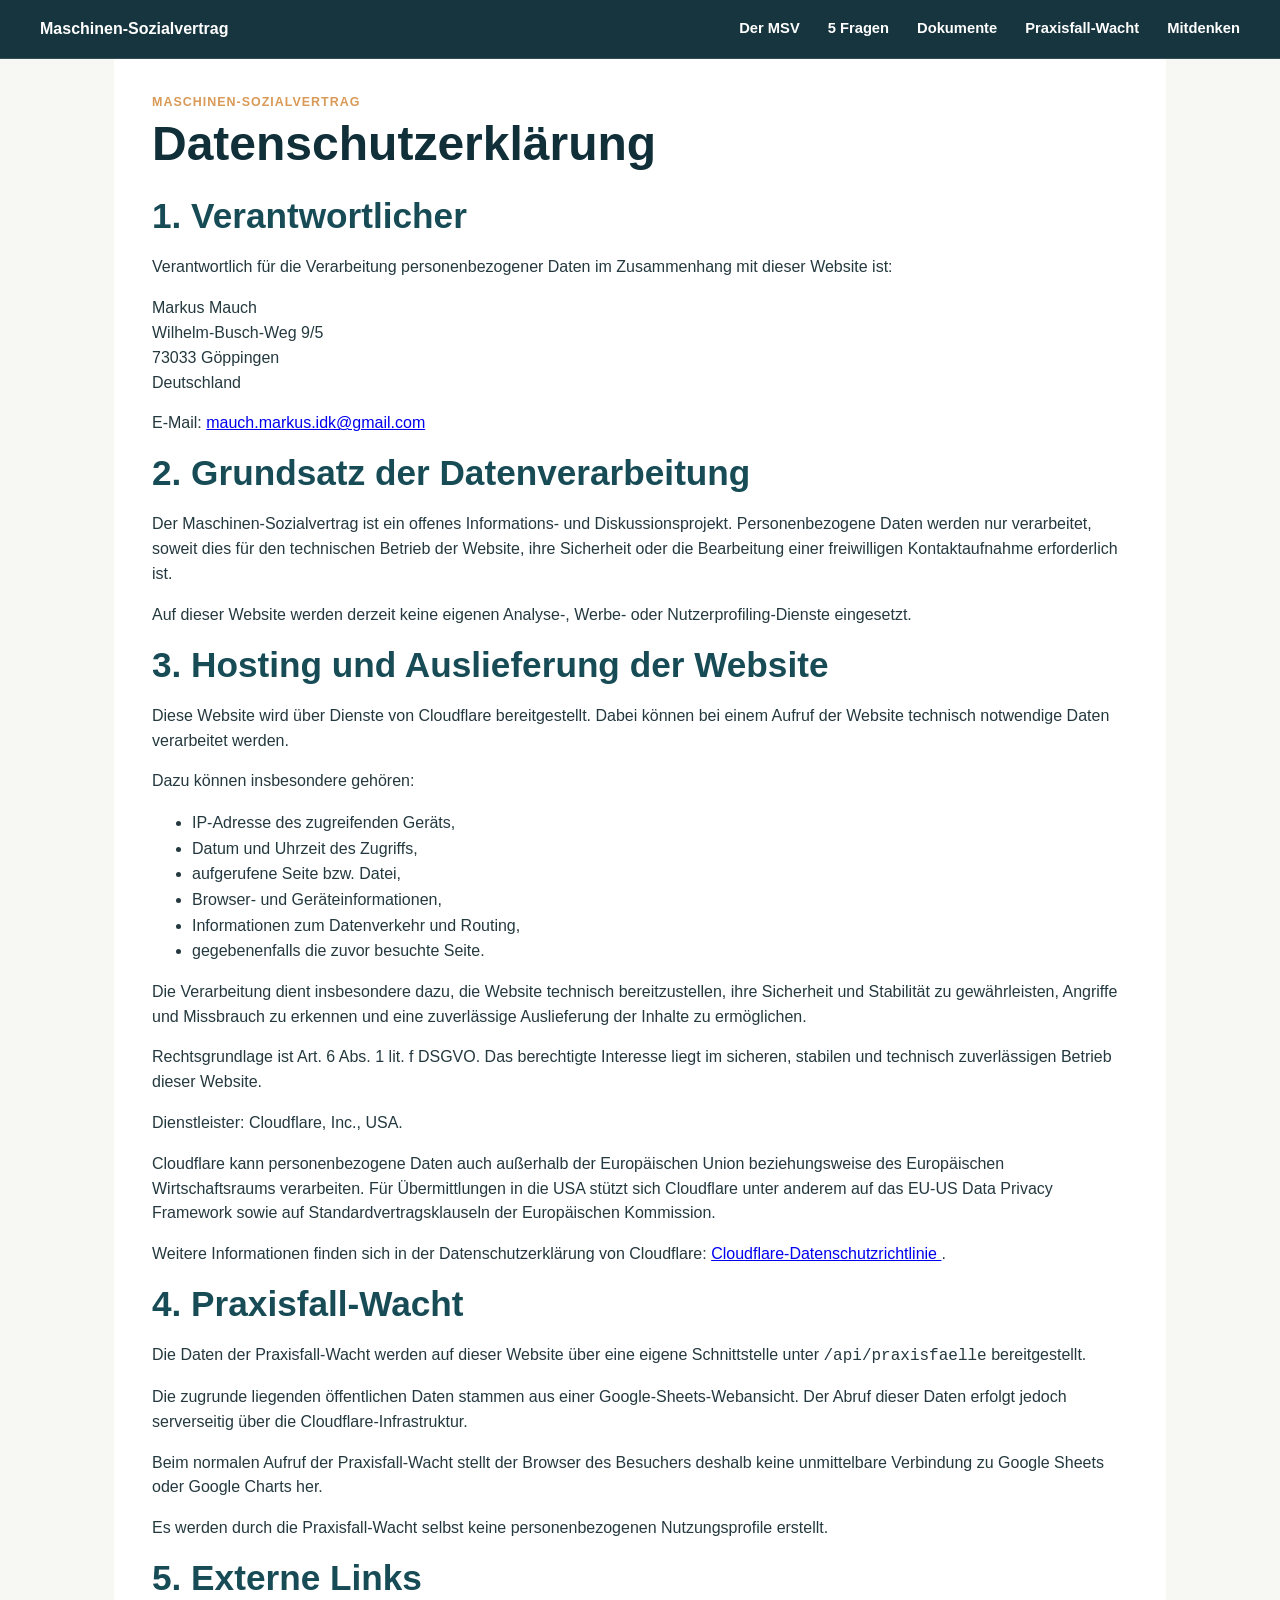
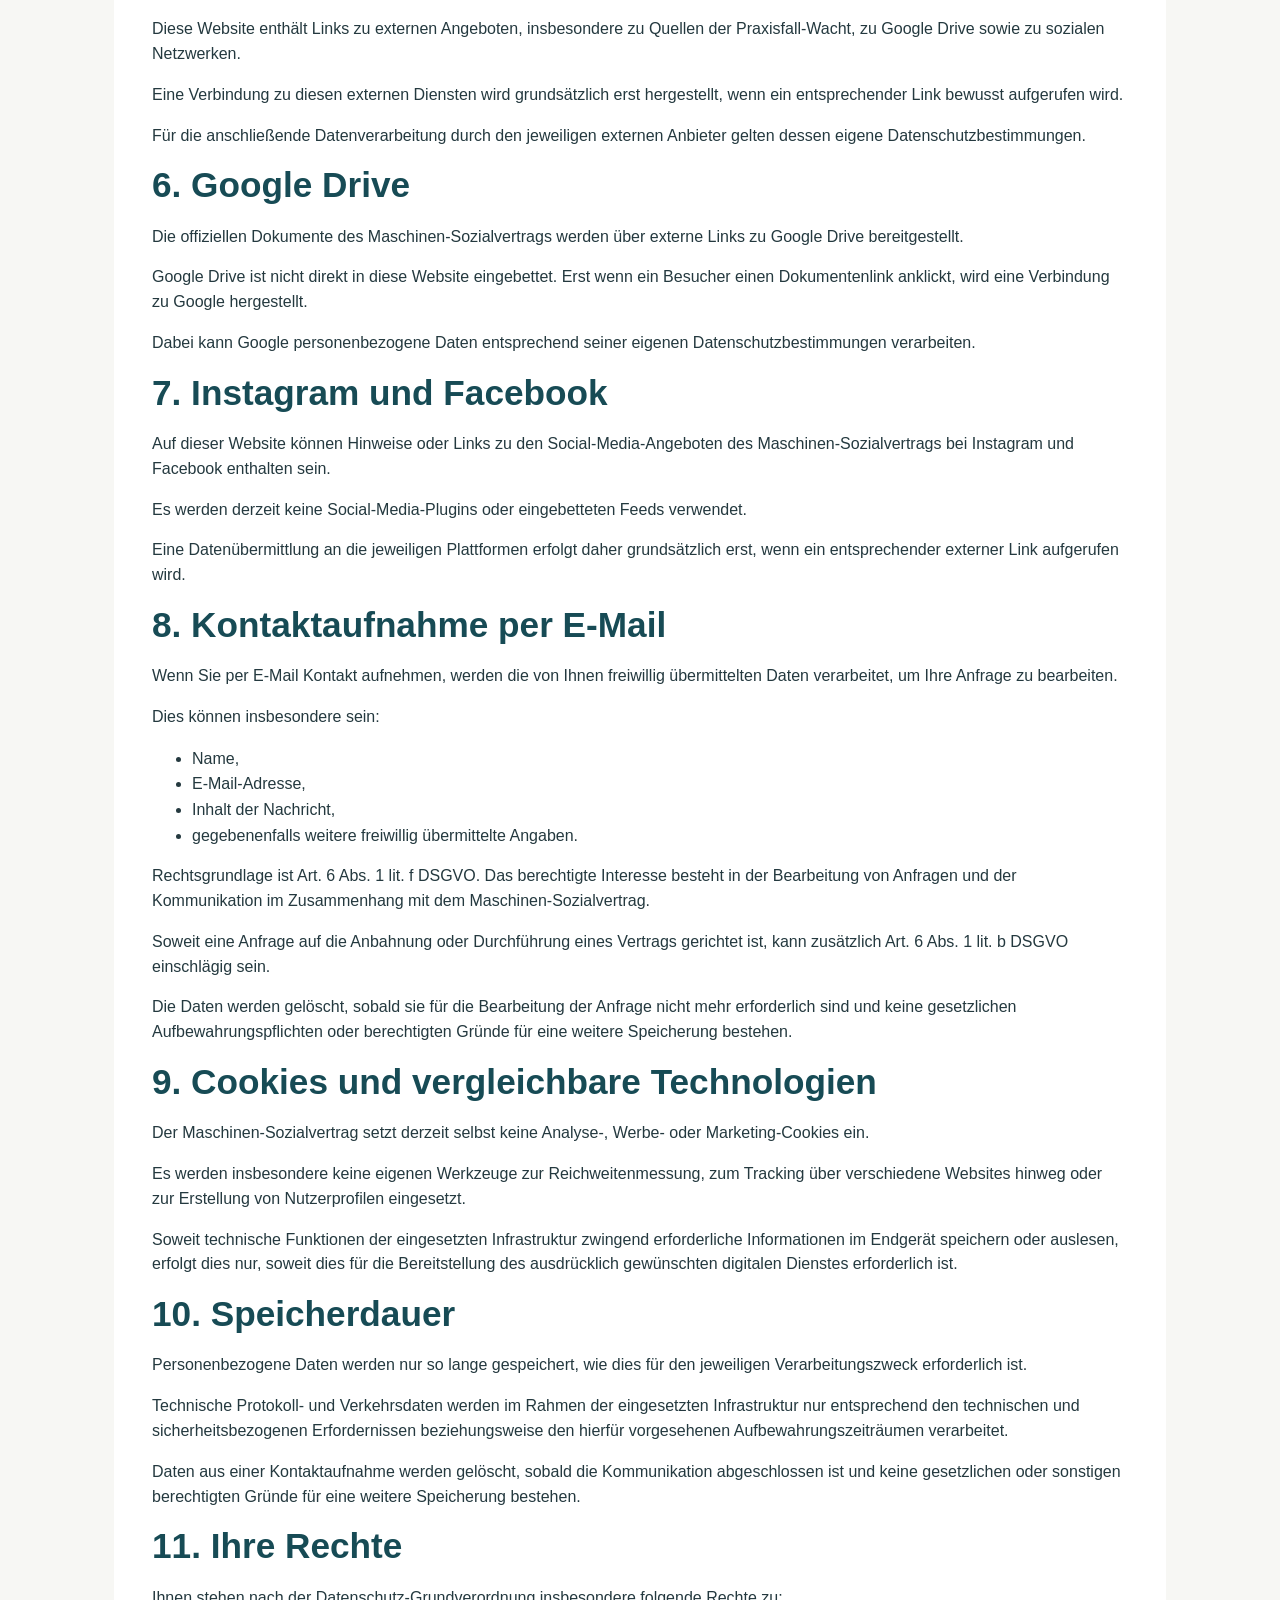
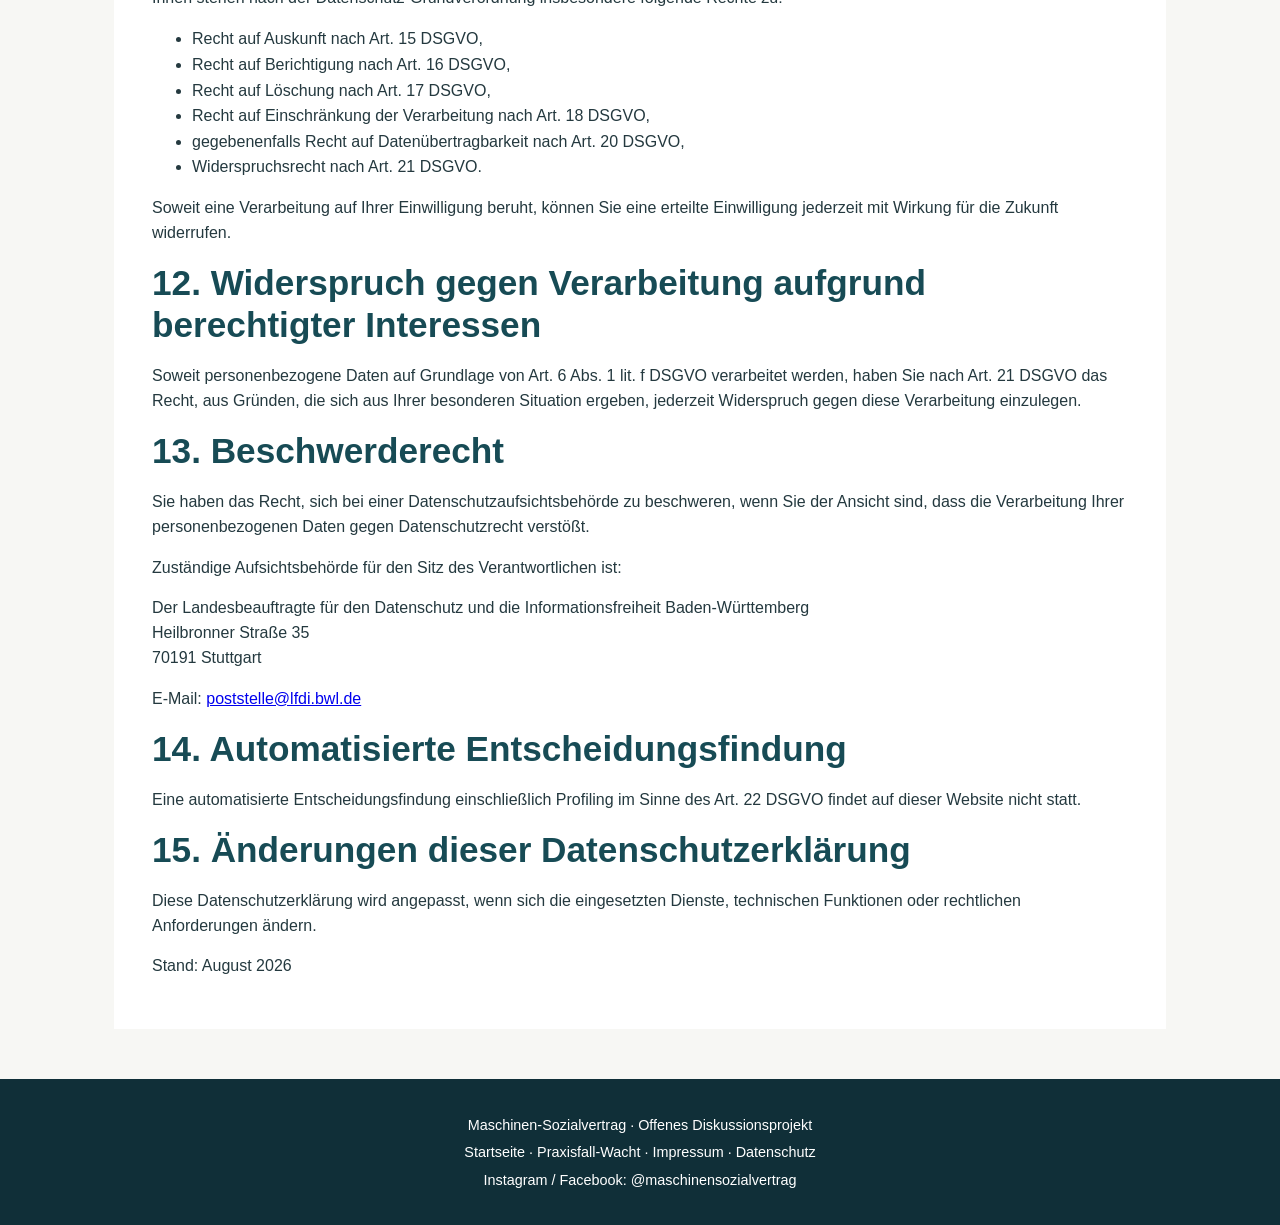
==== datenschutz.html @ 58c34373 "Create datenschutz.html" ====
<!DOCTYPE html>
<html lang="de">

<head>
  <meta charset="UTF-8">

  <meta
    name="viewport"
    content="width=device-width, initial-scale=1.0"
  >

  <title>Datenschutz | Maschinen-Sozialvertrag</title>

  <meta
    name="description"
    content="Datenschutzerklärung des Maschinen-Sozialvertrags."
  >

  <link rel="stylesheet" href="styles.css">
</head>


<body>

  <!-- =========================
       NAVIGATION
       ========================= -->

  <nav class="site-nav">

    <div class="nav-inner">

      <a
        class="nav-brand"
        href="index.html#top"
      >
        Maschinen-Sozialvertrag
      </a>


      <div class="nav-links">

        <a href="index.html#msv">
          Der MSV
        </a>

        <a href="index.html#fragen">
          5 Fragen
        </a>

        <a href="index.html#dokumente">
          Dokumente
        </a>

        <a href="praxisfall-wacht.html">
          Praxisfall-Wacht
        </a>

        <a href="index.html#mitdenken">
          Mitdenken
        </a>

      </div>

    </div>

  </nav>


  <!-- =========================
       HAUPTINHALT
       ========================= -->

  <main>

    <section>

      <p class="section-kicker">
        MASCHINEN-SOZIALVERTRAG
      </p>

      <h1>
        Datenschutzerklärung
      </h1>


      <!-- =====================
           VERANTWORTLICHER
           ===================== -->

      <h2>
        1. Verantwortlicher
      </h2>

      <p>
        Verantwortlich für die Verarbeitung personenbezogener Daten
        im Zusammenhang mit dieser Website ist:
      </p>

      <p>
        Markus Mauch<br>
        Wilhelm-Busch-Weg 9/5<br>
        73033 Göppingen<br>
        Deutschland
      </p>

      <p>
        E-Mail:
        <a href="mailto:mauch.markus.idk@gmail.com">
          mauch.markus.idk@gmail.com
        </a>
      </p>


      <!-- =====================
           ALLGEMEINES
           ===================== -->

      <h2>
        2. Grundsatz der Datenverarbeitung
      </h2>

      <p>
        Der Maschinen-Sozialvertrag ist ein offenes
        Informations- und Diskussionsprojekt.
        Personenbezogene Daten werden nur verarbeitet,
        soweit dies für den technischen Betrieb der Website,
        ihre Sicherheit oder die Bearbeitung einer freiwilligen
        Kontaktaufnahme erforderlich ist.
      </p>

      <p>
        Auf dieser Website werden derzeit keine eigenen
        Analyse-, Werbe- oder Nutzerprofiling-Dienste eingesetzt.
      </p>


      <!-- =====================
           HOSTING
           ===================== -->

      <h2>
        3. Hosting und Auslieferung der Website
      </h2>

      <p>
        Diese Website wird über Dienste von Cloudflare bereitgestellt.
        Dabei können bei einem Aufruf der Website technisch notwendige
        Daten verarbeitet werden.
      </p>

      <p>
        Dazu können insbesondere gehören:
      </p>

      <ul>
        <li>IP-Adresse des zugreifenden Geräts,</li>
        <li>Datum und Uhrzeit des Zugriffs,</li>
        <li>aufgerufene Seite bzw. Datei,</li>
        <li>Browser- und Geräteinformationen,</li>
        <li>Informationen zum Datenverkehr und Routing,</li>
        <li>gegebenenfalls die zuvor besuchte Seite.</li>
      </ul>

      <p>
        Die Verarbeitung dient insbesondere dazu,
        die Website technisch bereitzustellen,
        ihre Sicherheit und Stabilität zu gewährleisten,
        Angriffe und Missbrauch zu erkennen und
        eine zuverlässige Auslieferung der Inhalte zu ermöglichen.
      </p>

      <p>
        Rechtsgrundlage ist Art. 6 Abs. 1 lit. f DSGVO.
        Das berechtigte Interesse liegt im sicheren,
        stabilen und technisch zuverlässigen Betrieb dieser Website.
      </p>

      <p>
        Dienstleister:
        Cloudflare, Inc., USA.
      </p>

      <p>
        Cloudflare kann personenbezogene Daten auch außerhalb
        der Europäischen Union beziehungsweise des Europäischen
        Wirtschaftsraums verarbeiten.
        Für Übermittlungen in die USA stützt sich Cloudflare
        unter anderem auf das EU-US Data Privacy Framework
        sowie auf Standardvertragsklauseln der Europäischen Kommission.
      </p>

      <p>
        Weitere Informationen finden sich in der
        Datenschutzerklärung von Cloudflare:
        <a
          href="https://www.cloudflare.com/de-de/privacypolicy/"
          target="_blank"
          rel="noopener noreferrer"
        >
          Cloudflare-Datenschutzrichtlinie
        </a>.
      </p>


      <!-- =====================
           PRAXISFALL-WACHT
           ===================== -->

      <h2>
        4. Praxisfall-Wacht
      </h2>

      <p>
        Die Daten der Praxisfall-Wacht werden auf dieser Website
        über eine eigene Schnittstelle unter
        <code>/api/praxisfaelle</code> bereitgestellt.
      </p>

      <p>
        Die zugrunde liegenden öffentlichen Daten stammen aus
        einer Google-Sheets-Webansicht.
        Der Abruf dieser Daten erfolgt jedoch serverseitig
        über die Cloudflare-Infrastruktur.
      </p>

      <p>
        Beim normalen Aufruf der Praxisfall-Wacht stellt der
        Browser des Besuchers deshalb keine unmittelbare Verbindung
        zu Google Sheets oder Google Charts her.
      </p>

      <p>
        Es werden durch die Praxisfall-Wacht selbst keine
        personenbezogenen Nutzungsprofile erstellt.
      </p>


      <!-- =====================
           EXTERNE LINKS
           ===================== -->

      <h2>
        5. Externe Links
      </h2>

      <p>
        Diese Website enthält Links zu externen Angeboten,
        insbesondere zu Quellen der Praxisfall-Wacht,
        zu Google Drive sowie zu sozialen Netzwerken.
      </p>

      <p>
        Eine Verbindung zu diesen externen Diensten wird grundsätzlich
        erst hergestellt, wenn ein entsprechender Link bewusst
        aufgerufen wird.
      </p>

      <p>
        Für die anschließende Datenverarbeitung durch den jeweiligen
        externen Anbieter gelten dessen eigene Datenschutzbestimmungen.
      </p>


      <!-- =====================
           GOOGLE DRIVE
           ===================== -->

      <h2>
        6. Google Drive
      </h2>

      <p>
        Die offiziellen Dokumente des Maschinen-Sozialvertrags
        werden über externe Links zu Google Drive bereitgestellt.
      </p>

      <p>
        Google Drive ist nicht direkt in diese Website eingebettet.
        Erst wenn ein Besucher einen Dokumentenlink anklickt,
        wird eine Verbindung zu Google hergestellt.
      </p>

      <p>
        Dabei kann Google personenbezogene Daten entsprechend
        seiner eigenen Datenschutzbestimmungen verarbeiten.
      </p>


      <!-- =====================
           SOCIAL MEDIA
           ===================== -->

      <h2>
        7. Instagram und Facebook
      </h2>

      <p>
        Auf dieser Website können Hinweise oder Links zu den
        Social-Media-Angeboten des Maschinen-Sozialvertrags
        bei Instagram und Facebook enthalten sein.
      </p>

      <p>
        Es werden derzeit keine Social-Media-Plugins oder
        eingebetteten Feeds verwendet.
      </p>

      <p>
        Eine Datenübermittlung an die jeweiligen Plattformen
        erfolgt daher grundsätzlich erst, wenn ein entsprechender
        externer Link aufgerufen wird.
      </p>


      <!-- =====================
           E-MAIL
           ===================== -->

      <h2>
        8. Kontaktaufnahme per E-Mail
      </h2>

      <p>
        Wenn Sie per E-Mail Kontakt aufnehmen,
        werden die von Ihnen freiwillig übermittelten Daten
        verarbeitet, um Ihre Anfrage zu bearbeiten.
      </p>

      <p>
        Dies können insbesondere sein:
      </p>

      <ul>
        <li>Name,</li>
        <li>E-Mail-Adresse,</li>
        <li>Inhalt der Nachricht,</li>
        <li>gegebenenfalls weitere freiwillig übermittelte Angaben.</li>
      </ul>

      <p>
        Rechtsgrundlage ist Art. 6 Abs. 1 lit. f DSGVO.
        Das berechtigte Interesse besteht in der Bearbeitung
        von Anfragen und der Kommunikation im Zusammenhang
        mit dem Maschinen-Sozialvertrag.
      </p>

      <p>
        Soweit eine Anfrage auf die Anbahnung oder Durchführung
        eines Vertrags gerichtet ist, kann zusätzlich
        Art. 6 Abs. 1 lit. b DSGVO einschlägig sein.
      </p>

      <p>
        Die Daten werden gelöscht, sobald sie für die Bearbeitung
        der Anfrage nicht mehr erforderlich sind und keine
        gesetzlichen Aufbewahrungspflichten oder berechtigten
        Gründe für eine weitere Speicherung bestehen.
      </p>


      <!-- =====================
           COOKIES
           ===================== -->

      <h2>
        9. Cookies und vergleichbare Technologien
      </h2>

      <p>
        Der Maschinen-Sozialvertrag setzt derzeit selbst keine
        Analyse-, Werbe- oder Marketing-Cookies ein.
      </p>

      <p>
        Es werden insbesondere keine eigenen Werkzeuge zur
        Reichweitenmessung, zum Tracking über verschiedene Websites
        hinweg oder zur Erstellung von Nutzerprofilen eingesetzt.
      </p>

      <p>
        Soweit technische Funktionen der eingesetzten
        Infrastruktur zwingend erforderliche Informationen
        im Endgerät speichern oder auslesen, erfolgt dies nur,
        soweit dies für die Bereitstellung des ausdrücklich
        gewünschten digitalen Dienstes erforderlich ist.
      </p>


      <!-- =====================
           SPEICHERDAUER
           ===================== -->

      <h2>
        10. Speicherdauer
      </h2>

      <p>
        Personenbezogene Daten werden nur so lange gespeichert,
        wie dies für den jeweiligen Verarbeitungszweck erforderlich ist.
      </p>

      <p>
        Technische Protokoll- und Verkehrsdaten werden im Rahmen
        der eingesetzten Infrastruktur nur entsprechend den
        technischen und sicherheitsbezogenen Erfordernissen
        beziehungsweise den hierfür vorgesehenen
        Aufbewahrungszeiträumen verarbeitet.
      </p>

      <p>
        Daten aus einer Kontaktaufnahme werden gelöscht,
        sobald die Kommunikation abgeschlossen ist und keine
        gesetzlichen oder sonstigen berechtigten Gründe für
        eine weitere Speicherung bestehen.
      </p>


      <!-- =====================
           RECHTE
           ===================== -->

      <h2>
        11. Ihre Rechte
      </h2>

      <p>
        Ihnen stehen nach der Datenschutz-Grundverordnung
        insbesondere folgende Rechte zu:
      </p>

      <ul>
        <li>Recht auf Auskunft nach Art. 15 DSGVO,</li>
        <li>Recht auf Berichtigung nach Art. 16 DSGVO,</li>
        <li>Recht auf Löschung nach Art. 17 DSGVO,</li>
        <li>Recht auf Einschränkung der Verarbeitung nach Art. 18 DSGVO,</li>
        <li>gegebenenfalls Recht auf Datenübertragbarkeit nach Art. 20 DSGVO,</li>
        <li>Widerspruchsrecht nach Art. 21 DSGVO.</li>
      </ul>

      <p>
        Soweit eine Verarbeitung auf Ihrer Einwilligung beruht,
        können Sie eine erteilte Einwilligung jederzeit mit Wirkung
        für die Zukunft widerrufen.
      </p>


      <!-- =====================
           WIDERSPRUCH
           ===================== -->

      <h2>
        12. Widerspruch gegen Verarbeitung aufgrund berechtigter Interessen
      </h2>

      <p>
        Soweit personenbezogene Daten auf Grundlage von
        Art. 6 Abs. 1 lit. f DSGVO verarbeitet werden,
        haben Sie nach Art. 21 DSGVO das Recht,
        aus Gründen, die sich aus Ihrer besonderen Situation ergeben,
        jederzeit Widerspruch gegen diese Verarbeitung einzulegen.
      </p>


      <!-- =====================
           BESCHWERDE
           ===================== -->

      <h2>
        13. Beschwerderecht
      </h2>

      <p>
        Sie haben das Recht, sich bei einer Datenschutzaufsichtsbehörde
        zu beschweren, wenn Sie der Ansicht sind,
        dass die Verarbeitung Ihrer personenbezogenen Daten
        gegen Datenschutzrecht verstößt.
      </p>

      <p>
        Zuständige Aufsichtsbehörde für den Sitz des Verantwortlichen ist:
      </p>

      <p>
        Der Landesbeauftragte für den Datenschutz und
        die Informationsfreiheit Baden-Württemberg<br>
        Heilbronner Straße 35<br>
        70191 Stuttgart
      </p>

      <p>
        E-Mail:
        <a href="mailto:poststelle@lfdi.bwl.de">
          poststelle@lfdi.bwl.de
        </a>
      </p>


      <!-- =====================
           AUTOMATISIERTE ENTSCHEIDUNGEN
           ===================== -->

      <h2>
        14. Automatisierte Entscheidungsfindung
      </h2>

      <p>
        Eine automatisierte Entscheidungsfindung einschließlich
        Profiling im Sinne des Art. 22 DSGVO findet auf dieser
        Website nicht statt.
      </p>


      <!-- =====================
           ÄNDERUNGEN
           ===================== -->

      <h2>
        15. Änderungen dieser Datenschutzerklärung
      </h2>

      <p>
        Diese Datenschutzerklärung wird angepasst,
        wenn sich die eingesetzten Dienste,
        technischen Funktionen oder rechtlichen Anforderungen ändern.
      </p>

      <p>
        Stand:
        August 2026
      </p>

    </section>

  </main>


  <!-- =========================
       FOOTER
       ========================= -->

  <footer>

    <p>
      Maschinen-Sozialvertrag · Offenes Diskussionsprojekt
    </p>

    <p>

      <a href="index.html">
        Startseite
      </a>

      ·

      <a href="praxisfall-wacht.html">
        Praxisfall-Wacht
      </a>

      ·

      <a href="impressum.html">
        Impressum
      </a>

      ·

      <a
        href="datenschutz.html"
        aria-current="page"
      >
        Datenschutz
      </a>

    </p>

    <p>
      Instagram / Facebook: @maschinensozialvertrag
    </p>

  </footer>

</body>

</html>
---- styles.css ----
:root {
  --navy: #102f38;
  --petrol: #174b55;
  --turquoise: #5fa9aa;
  --orange: #d99a58;
  --orange-light: #f3dcc4;
  --blue-light: #e4eff0;
  --background: #f7f7f4;
  --white: #ffffff;
  --text: #24393f;
  --muted: #607278;
}


/* =========================
   GRUNDEINSTELLUNGEN
   ========================= */

* {
  box-sizing: border-box;
}

html {
  scroll-behavior: smooth;
  scroll-padding-top: 88px;
}

body {
  margin: 0;
  font-family: Arial, Helvetica, sans-serif;
  background: var(--background);
  color: var(--text);
  line-height: 1.6;
}

a:focus-visible {
  outline: 3px solid var(--orange);
  outline-offset: 3px;
}


/* =========================
   NAVIGATION
   ========================= */

.site-nav {
  position: sticky;
  top: 0;
  z-index: 100;

  background: rgba(16, 47, 56, 0.97);
  border-bottom: 1px solid rgba(255, 255, 255, 0.12);
}

.nav-inner {
  max-width: 1500px;
  min-height: 58px;
  margin: 0 auto;
  padding: 0 40px;

  display: flex;
  align-items: center;
  justify-content: space-between;
  gap: 30px;
}

.nav-brand {
  color: var(--white);
  text-decoration: none;
  font-size: 1rem;
  font-weight: bold;
  white-space: nowrap;
}

.nav-links {
  min-width: 0;

  display: flex;
  align-items: center;
  gap: 28px;
}

.nav-links a {
  color: var(--white);
  text-decoration: none;
  font-size: 0.92rem;
  font-weight: 600;
  white-space: nowrap;

  transition: color 0.2s ease;
}

.nav-links a:hover {
  color: var(--orange);
}


/* =========================
   HERO
   ========================= */

.hero {
  position: relative;

  min-height: 64vh;

  display: flex;
  align-items: stretch;

  overflow: hidden;

  background: var(--navy);
  color: var(--white);

  padding: 0;
  text-align: left;
}

.hero-image {
  position: absolute;
  inset: 0;
}

.hero-image img {
  width: 100%;
  height: 100%;

  object-fit: cover;
  object-position: center center;

  display: block;
}

.hero-overlay {
  position: relative;
  z-index: 1;

  width: 100%;

  display: flex;
  align-items: center;

  background:
    linear-gradient(
      90deg,
      rgba(16, 47, 56, 0.97) 0%,
      rgba(16, 47, 56, 0.91) 25%,
      rgba(16, 47, 56, 0.62) 42%,
      rgba(16, 47, 56, 0.16) 63%,
      rgba(16, 47, 56, 0.02) 100%
    );
}

.hero-content {
  width: 100%;
  margin: 0;
  padding: 58px 40px;
}

.hero-text {
  width: min(590px, 43%);
}

.hero-label {
  margin: 0 0 12px;

  color: var(--turquoise);

  font-size: 0.82rem;
  font-weight: bold;
  letter-spacing: 0.12em;
}

.hero h1 {
  margin: 0 0 22px;

  font-size: clamp(2.7rem, 4.6vw, 4.4rem);
  line-height: 1.02;
}

.hero-question {
  margin: 0 0 22px;

  font-size: clamp(1.15rem, 1.65vw, 1.55rem);
  line-height: 1.35;
  font-weight: bold;
}

.hero-thesis {
  margin: 0;
  padding-left: 16px;

  border-left: 4px solid var(--orange);

  color: var(--orange);

  font-size: clamp(1rem, 1.35vw, 1.25rem);
  line-height: 1.4;
  font-weight: bold;
}


/* =========================
   HAUPTINHALT
   ========================= */

main {
  max-width: 1100px;
  margin: 0 auto;
  padding: 0 24px 50px;
}

section {
  margin: 0;
  padding: 34px 38px;

  background: var(--white);
}

#msv {
  background: var(--white);
}

#fragen {
  background: var(--blue-light);
}

h2 {
  margin-top: 0;
  margin-bottom: 18px;

  color: var(--petrol);

  font-size: clamp(1.55rem, 3vw, 2.2rem);
  line-height: 1.2;
}

p {
  font-size: 1rem;
  line-height: 1.55;
}

main section > h1 {
  margin-top: 0;
  margin-bottom: 24px;

  color: var(--navy);

  font-size: clamp(2rem, 4vw, 3rem);
  line-height: 1.1;
}

/* =========================
   FÜNF FRAGEN
   ========================= */

#fragen ul {
  margin: 20px 0 0;
  padding: 0;

  list-style: none;
}

#fragen li {
  position: relative;

  margin: 8px 0;
  padding: 11px 14px 11px 42px;

  background: var(--background);
  border-left: 4px solid var(--orange);

  font-size: 1rem;
}

#fragen li::before {
  content: "?";

  position: absolute;
  left: 16px;
  top: 9px;

  color: var(--petrol);

  font-size: 1.1rem;
  font-weight: bold;
}

.key-sentence {
  margin-top: 22px;
  padding: 16px 20px;

  background: var(--orange-light);
  border-left: 4px solid var(--orange);

  color: var(--navy);

  font-size: 1.1rem;
  font-weight: bold;
}


/* =========================
   GEMEINSAME ABSCHNITTSKÖPFE
   ========================= */

.section-heading {
  display: flex;
  justify-content: space-between;
  align-items: flex-end;
  gap: 30px;

  margin-bottom: 24px;
}

.section-heading h2 {
  margin-bottom: 0;
}

.section-kicker {
  margin: 0 0 6px;

  color: var(--orange);

  font-size: 0.78rem;
  font-weight: bold;
  letter-spacing: 0.08em;
}

.documents-note {
  max-width: 360px;
  margin: 0;

  color: var(--muted);

  font-size: 0.9rem;
  text-align: right;
}


/* =========================
   DOKUMENTE
   ========================= */

.documents-section {
  background: var(--white);
}

.document-grid {
  display: grid;
  grid-template-columns: repeat(2, minmax(0, 1fr));
  gap: 14px;

  margin-top: 14px;
}

.document-card {
  display: flex;
  gap: 18px;

  padding: 22px;

  background: var(--background);
  border-left: 4px solid var(--turquoise);

  color: var(--text);
  text-decoration: none;

  transition:
    transform 0.2s ease,
    box-shadow 0.2s ease,
    border-color 0.2s ease;
}

.document-card:hover {
  transform: translateY(-2px);

  border-left-color: var(--orange);

  box-shadow: 0 8px 24px rgba(16, 47, 56, 0.10);
}

.document-card-featured {
  background: var(--orange-light);
  border-left: 5px solid var(--orange);
}

.document-number {
  flex: 0 0 auto;

  color: var(--turquoise);

  font-size: 1.8rem;
  font-weight: bold;
  line-height: 1;
}

.document-card-featured .document-number {
  color: var(--orange);
}

.document-content {
  min-width: 0;
}

.document-content h3 {
  margin: 2px 0 8px;

  color: var(--petrol);

  font-size: 1.22rem;
}

.document-content p {
  margin: 0 0 14px;

  color: var(--text);

  font-size: 0.92rem;
  line-height: 1.5;
}

.document-badge {
  display: inline-block;

  margin-bottom: 8px;
  padding: 4px 8px;

  background: var(--navy);
  color: var(--white);

  font-size: 0.68rem;
  font-weight: bold;
  letter-spacing: 0.08em;
}

.document-link {
  color: var(--petrol);

  font-size: 0.9rem;
  font-weight: bold;
}

.document-card:hover .document-link {
  color: var(--orange);
}

.documents-footer-note {
  margin: 20px 0 0;

  color: var(--muted);

  font-size: 0.82rem;
}


/* =========================
   PRAXISFALL-WACHT
   ========================= */

.watch-section {
  background: var(--blue-light);
}

.watch-grid {
  display: grid;
  grid-template-columns: repeat(2, minmax(0, 1fr));
  gap: 14px;

  margin-top: 24px;
}

.watch-card {
  min-width: 0;
  padding: 22px;

  background: var(--white);
  border-top: 4px solid var(--turquoise);
}

.watch-meta {
  display: flex;
  align-items: center;
  gap: 10px;

  margin-bottom: 12px;

  color: var(--muted);

  font-size: 0.78rem;
  font-weight: bold;
  text-transform: uppercase;
  letter-spacing: 0.04em;
}

.source-badge {
  flex: 0 0 auto;

  display: inline-flex;
  align-items: center;
  justify-content: center;

  width: 28px;
  height: 28px;

  font-size: 0.8rem;
  font-weight: bold;
}

.source-a {
  background: var(--turquoise);
  color: var(--navy);
}

.source-b {
  background: var(--petrol);
  color: var(--white);
}

.source-c {
  background: var(--orange);
  color: var(--navy);
}

.source-d {
  background: var(--orange-light);
  color: var(--navy);
}

.source-e {
  background: var(--muted);
  color: var(--white);
}

.watch-card h3 {
  margin: 0 0 10px;

  color: var(--petrol);

  font-size: 1.2rem;
}

.watch-card p {
  margin: 0 0 14px;

  font-size: 0.92rem;
}

.watch-question {
  padding-left: 14px;

  border-left: 3px solid var(--orange);

  font-weight: bold;
}

.watch-card a {
  color: var(--petrol);

  text-decoration: none;

  font-size: 0.9rem;
  font-weight: bold;
}

.watch-card a:hover {
  color: var(--orange);
}


/* Button unter den vier Schaufenster-Fällen */

.watch-more {
  display: flex;
  justify-content: center;

  margin-top: 20px;
}

.watch-more-button {
  min-height: 44px;
  padding: 10px 18px;

  display: inline-flex;
  align-items: center;
  justify-content: center;

  background: var(--navy);
  color: var(--white);

  text-decoration: none;

  font-size: 0.88rem;
  font-weight: bold;

  transition:
    background-color 0.2s ease,
    color 0.2s ease;
}

.watch-more-button:hover {
  background: var(--petrol);
  color: var(--orange-light);
}

.watch-principle {
  margin-top: 20px;
  padding: 16px 20px;

  background: rgba(255, 255, 255, 0.65);
  color: var(--text);

  font-size: 0.82rem;
  line-height: 1.5;
}


/* =========================
   MITDENKEN
   ========================= */

.think-section {
  background: var(--white);
}

.think-grid {
  display: grid;
  grid-template-columns: repeat(3, minmax(0, 1fr));
  gap: 14px;

  margin-top: 24px;
}

.think-card {
  min-width: 0;
  padding: 22px;

  background: var(--background);
  border-top: 4px solid var(--orange);
}

.think-number {
  display: block;

  margin-bottom: 10px;

  color: var(--orange);

  font-size: 1.5rem;
  font-weight: bold;
}

.think-card h3 {
  margin: 0 0 10px;

  color: var(--petrol);

  font-size: 1.15rem;
}

.think-card p {
  margin: 0;

  font-size: 0.9rem;
  line-height: 1.5;
}

.think-cta {
  display: flex;
  justify-content: space-between;
  align-items: center;
  gap: 30px;

  margin-top: 20px;
  padding: 20px 22px;

  background: var(--orange-light);
  border-left: 4px solid var(--orange);
}

.think-cta p {
  margin: 5px 0 0;

  font-size: 0.9rem;
}

.social-box {
  flex: 0 0 auto;

  padding: 12px 18px;

  background: var(--navy);
  color: var(--white);

  text-align: center;
}

.social-box span {
  display: block;

  margin-bottom: 3px;

  color: var(--turquoise);

  font-size: 0.75rem;
  font-weight: bold;
  text-transform: uppercase;
}

.social-box strong {
  font-size: 0.95rem;
  overflow-wrap: anywhere;
}


/* =========================
   FOOTER
   ========================= */

footer {
  padding: 30px 24px;

  background: var(--navy);
  color: var(--white);

  text-align: center;
}

footer p {
  margin: 5px 0;

  font-size: 0.9rem;
}


/* =========================
   TABLET
   ========================= */

@media (min-width: 701px) and (max-width: 950px) {

  .nav-inner {
    padding-left: 24px;
    padding-right: 24px;
    gap: 18px;
  }

  .nav-links {
    gap: 16px;
  }

  .nav-links a {
    font-size: 0.85rem;
  }

  .hero-text {
    width: min(560px, 55%);
  }

}


/* =========================
   MOBILE
   ========================= */

@media (max-width: 700px) {

  html {
    scroll-padding-top: 125px;
  }


  /* Navigation */

  .nav-inner {
    padding: 10px 18px;

    align-items: flex-start;
    flex-direction: column;
    gap: 8px;
  }

  .nav-links {
    width: 100%;
    gap: 14px;

    overflow-x: auto;

    padding-bottom: 4px;

    -webkit-overflow-scrolling: touch;
  }

  .nav-links a {
    font-size: 0.82rem;
    white-space: nowrap;
  }


  /* Hero */

  .hero {
    min-height: 68vh;
  }

  .hero-image img {
    object-position: 62% center;
  }

  .hero-overlay {
    background:
      linear-gradient(
        180deg,
        rgba(16, 47, 56, 0.38) 0%,
        rgba(16, 47, 56, 0.72) 40%,
        rgba(16, 47, 56, 0.97) 100%
      );
  }

  .hero-content {
    width: 100%;
    padding: 48px 22px 40px;
  }

  .hero-text {
    width: 100%;
  }

  .hero h1 {
    font-size: clamp(2.35rem, 11vw, 3.5rem);
  }

  .hero-question {
    font-size: 1.15rem;
  }

  .hero-thesis {
    font-size: 1rem;
  }


  /* Hauptinhalt */

  main {
    padding-left: 14px;
    padding-right: 14px;
  }

  section {
    margin: 0;
    padding: 24px 20px;
  }

  section[id] {
    scroll-margin-top: 125px;
  }


  /* Abschnittsköpfe */

  .section-heading {
    align-items: flex-start;
    flex-direction: column;
    gap: 8px;
  }

  .documents-note {
    max-width: none;
    text-align: left;
  }


  /* Dokumente */

  .document-grid {
    grid-template-columns: 1fr;
  }

  .document-card {
    padding: 18px;
  }

  .document-number {
    font-size: 1.5rem;
  }


  /* Praxisfall-Wacht */

  .watch-grid {
    grid-template-columns: 1fr;
  }

  .watch-card {
    padding: 18px;
  }

  .watch-more-button {
    width: 100%;
    text-align: center;
  }


  /* Mitdenken */

  .think-grid {
    grid-template-columns: 1fr;
  }

  .think-card {
    padding: 18px;
  }

  .think-cta {
    align-items: stretch;
    flex-direction: column;
    gap: 14px;
  }

  .social-box {
    width: 100%;
  }

}


/* =========================
   REDUZIERTE BEWEGUNG
   ========================= */

@media (prefers-reduced-motion: reduce) {

  html {
    scroll-behavior: auto;
  }

  .nav-links a,
  .document-card,
  .watch-more-button {
    transition: none;
  }

  .document-card:hover {
    transform: none;
  }

}
footer a {
  color: var(--white);
  text-decoration: none;
}

footer a:hover {
  color: var(--orange);
  text-decoration: underline;
}
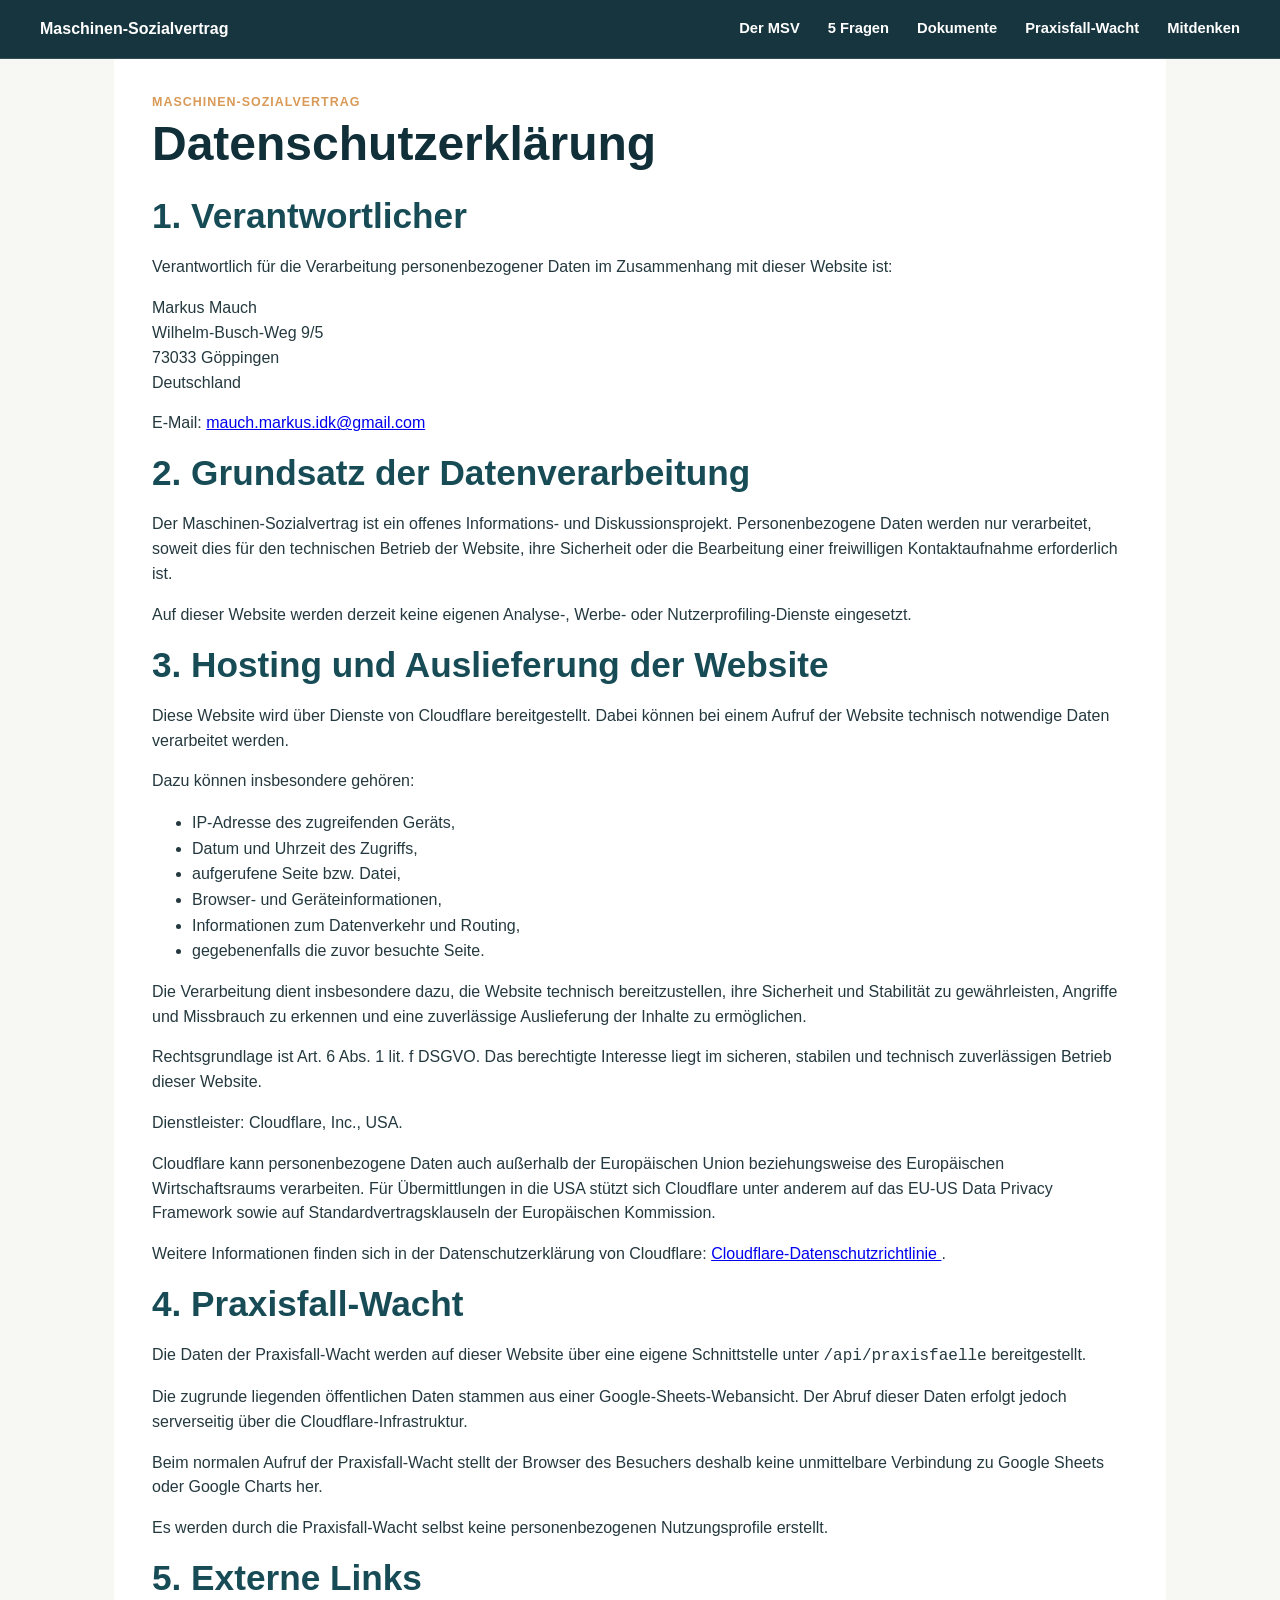
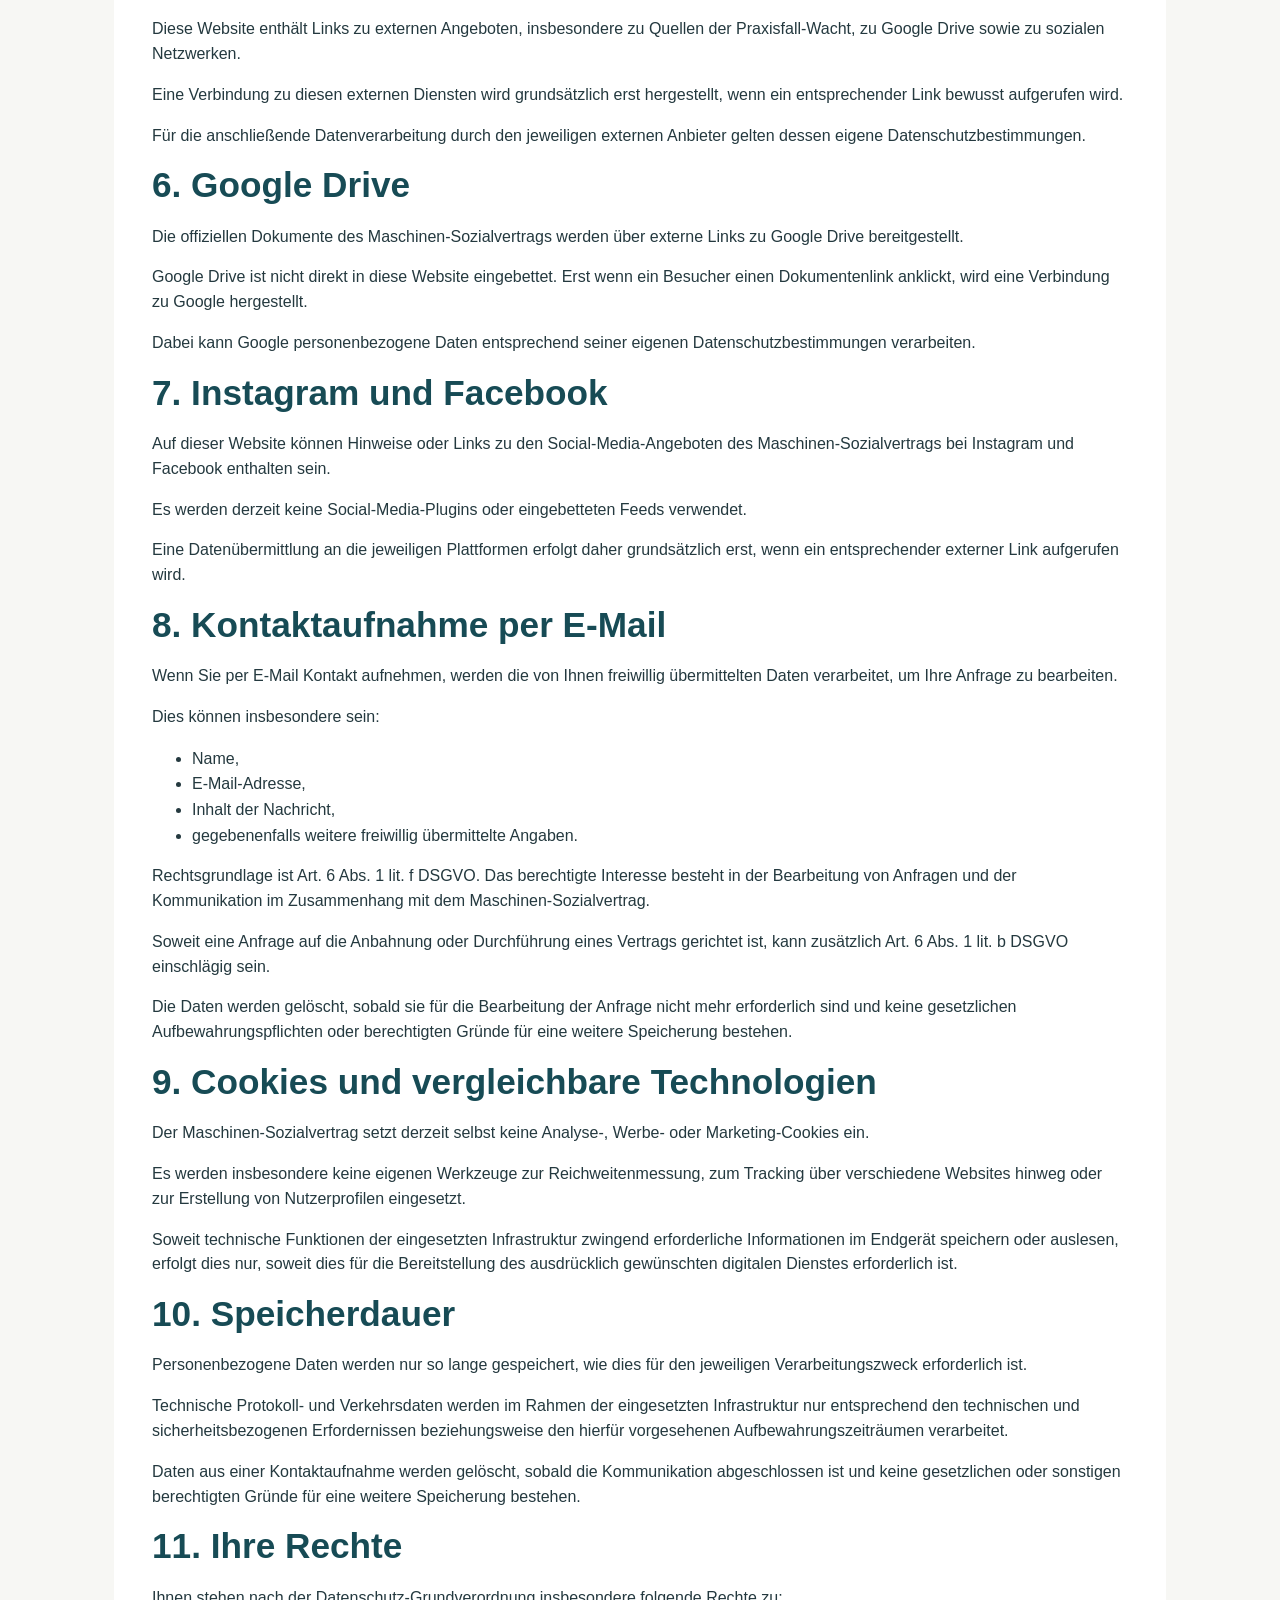
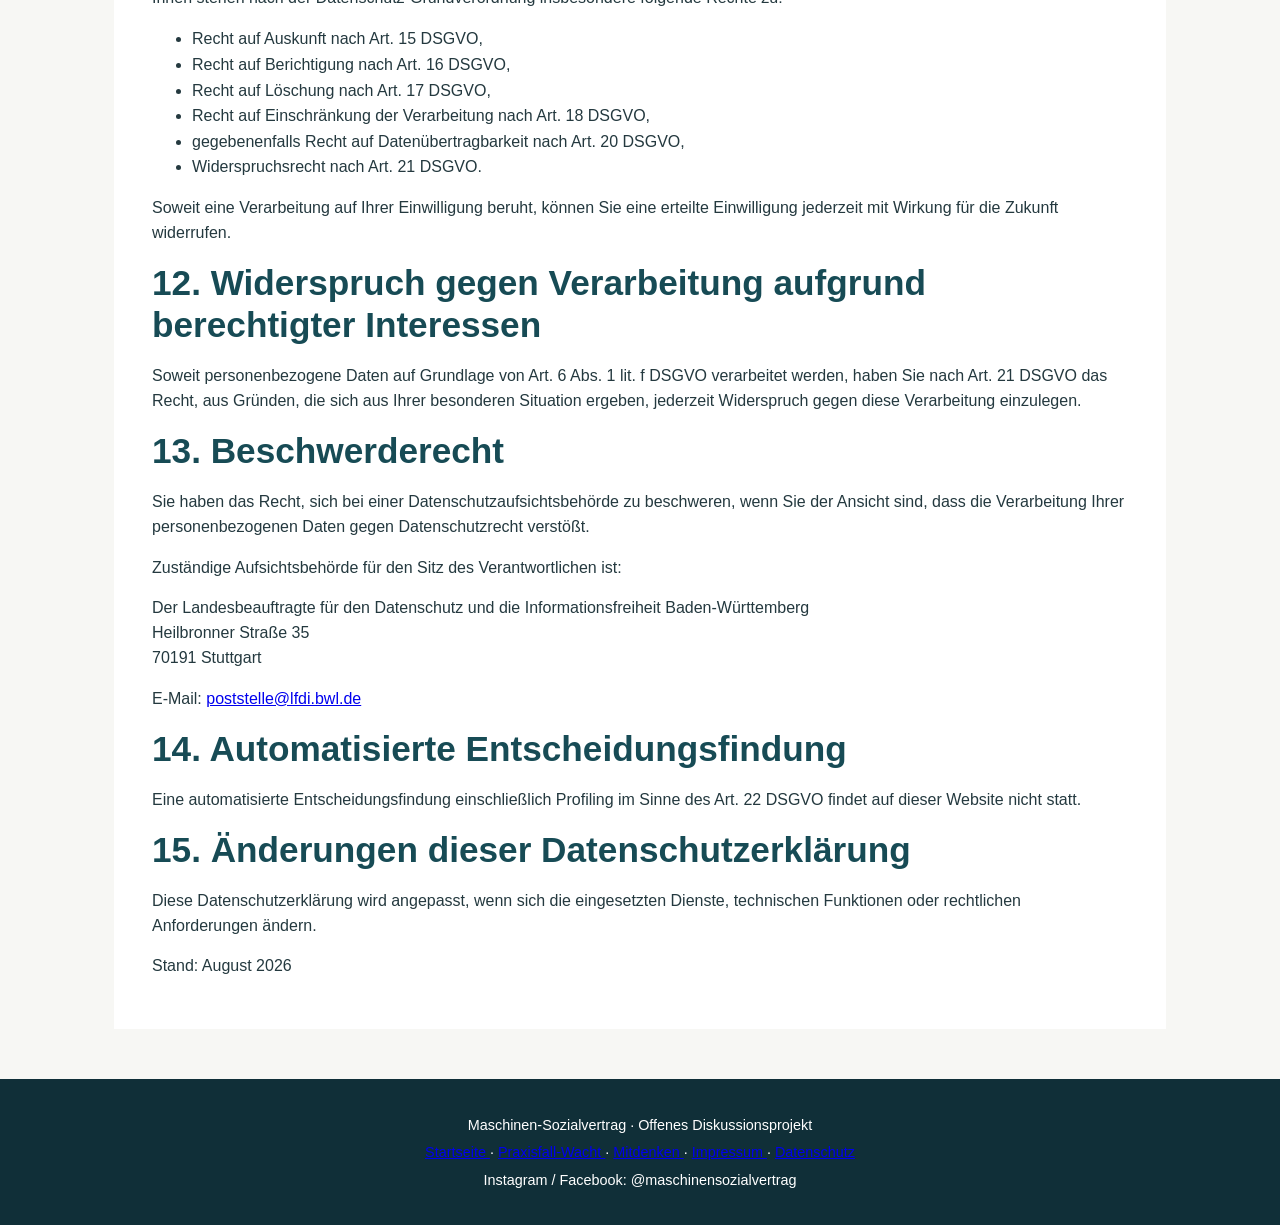
==== commit 98e88b1c: "Update datenschutz.html" ====
--- a/datenschutz.html
+++ b/datenschutz.html
@@ -539,46 +539,52 @@
        FOOTER
        ========================= -->
 
-  <footer>
-
-    <p>
-      Maschinen-Sozialvertrag · Offenes Diskussionsprojekt
-    </p>
-
-    <p>
-
-      <a href="index.html">
-        Startseite
-      </a>
-
-      ·
-
-      <a href="praxisfall-wacht.html">
-        Praxisfall-Wacht
-      </a>
-
-      ·
-
-      <a href="impressum.html">
-        Impressum
-      </a>
-
-      ·
-
-      <a
-        href="datenschutz.html"
-        aria-current="page"
-      >
-        Datenschutz
-      </a>
-
-    </p>
-
-    <p>
-      Instagram / Facebook: @maschinensozialvertrag
-    </p>
-
-  </footer>
+<footer>
+
+  <p>
+    Maschinen-Sozialvertrag · Offenes Diskussionsprojekt
+  </p>
+
+  <p class="footer-links">
+
+    <a href="index.html">
+      Startseite
+    </a>
+
+    ·
+
+    <a href="praxisfall-wacht.html">
+      Praxisfall-Wacht
+    </a>
+
+    ·
+
+    <a href="index.html#mitdenken">
+      Mitdenken
+    </a>
+
+    ·
+
+    <a href="impressum.html">
+      Impressum
+    </a>
+
+    ·
+
+    <a
+      href="datenschutz.html"
+      aria-current="page"
+    >
+      Datenschutz
+    </a>
+
+  </p>
+
+  <p>
+    Instagram / Facebook: @maschinensozialvertrag
+  </p>
+
+</footer>
 
 </body>
 
--- a/styles.css
+++ b/styles.css
@@ -945,13 +945,30 @@
     transform: none;
   }
 
-}
+/* =========================
+   FOOTER-LINKS
+   ========================= */
+
 footer a {
   color: var(--white);
   text-decoration: none;
 }
 
-footer a:hover {
+footer a:hover,
+footer a:focus-visible {
   color: var(--orange);
   text-decoration: underline;
 }
+
+.footer-links {
+  display: flex;
+  justify-content: center;
+  align-items: center;
+  flex-wrap: wrap;
+  gap: 6px;
+}
+
+footer a[aria-current="page"] {
+  color: var(--orange);
+  font-weight: bold;
+}
